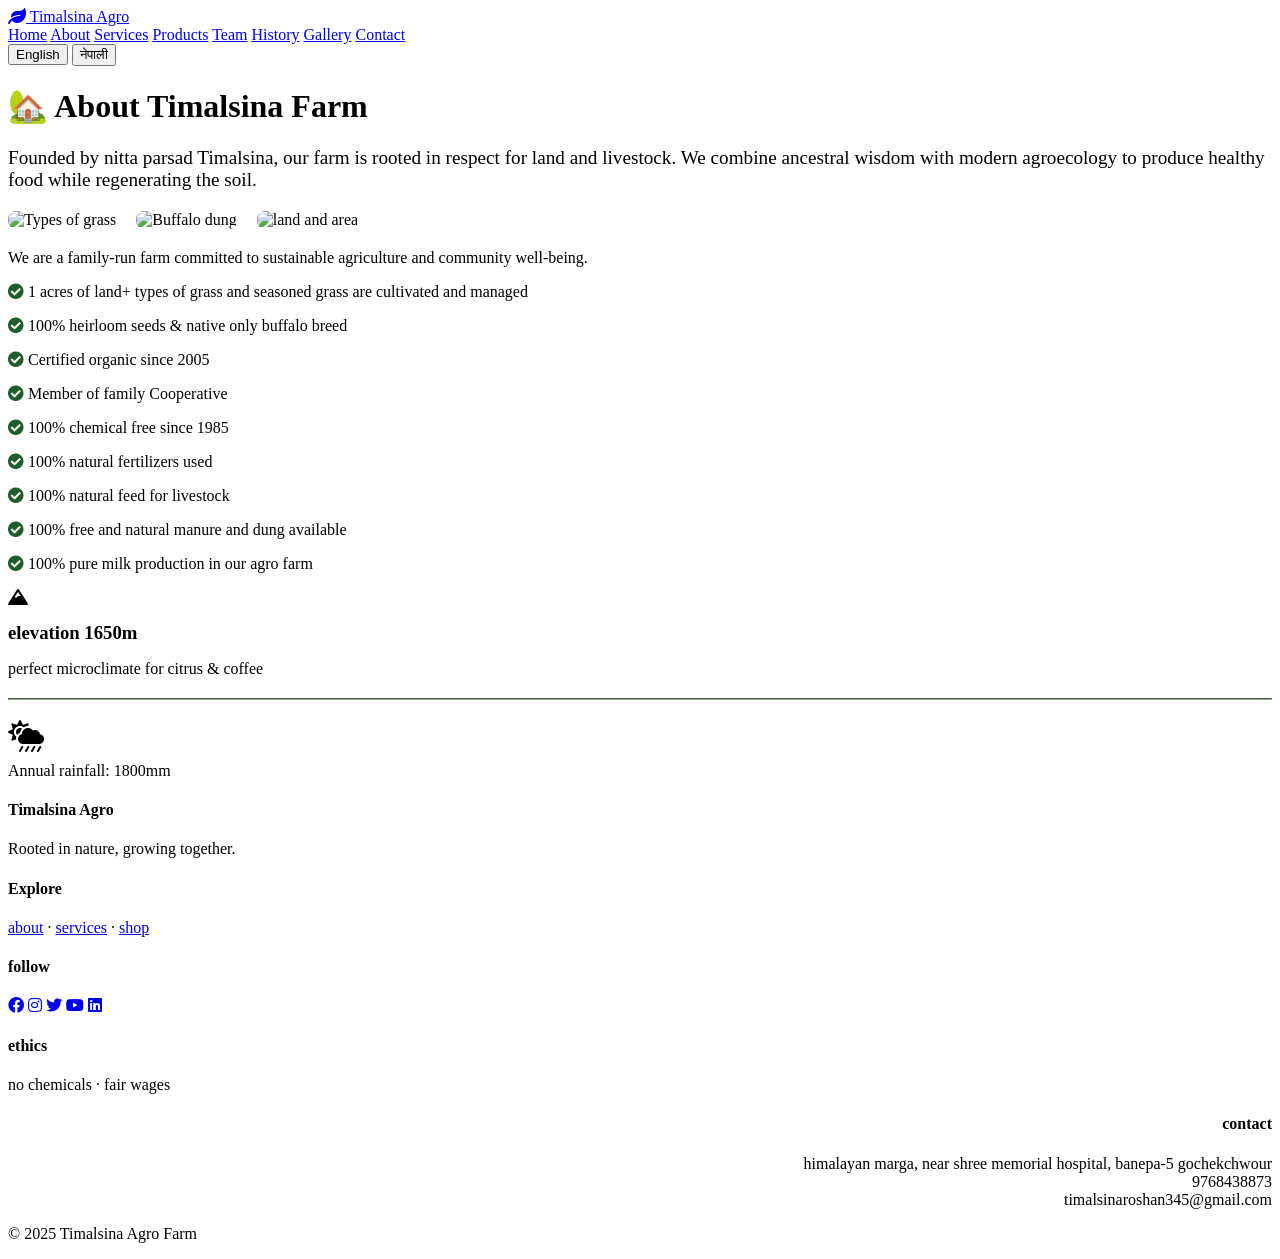
==== about.html @ b6de287a "Add about.html with farm details and navigation" ====
<!DOCTYPE html>
<html lang="en">
<head>
  <meta charset="UTF-8">
  <meta name="viewport" content="width=device-width, initial-scale=1.0">
  <title>About Us - Timalsina Agro Farm</title>
  <link rel="stylesheet" href="https://use.fontawesome.com/releases/v5.15.4/css/all.css">
  <link href="https://fonts.googleapis.com/css2?family=Inter:opsz@14..32&family=Merriweather:wght@400;700&display=swap" rel="stylesheet">
  <link rel="stylesheet" href="about.css">
  <script src="translations.js"></script>
</head>
<body>
  <nav class="navbar">
    <div class="container nav-container">
      <div class="logo">
        <a href="index.html"><i class="fas fa-leaf"></i> Timalsina Agro</a>
      </div>
      <div class="nav-links">
        <a href="index.html" data-translate="nav-home">Home</a>
        <a href="aboutus.html" data-translate="nav-about">About</a>
        <a href="service.html" data-translate="nav-services">Services</a>
        <a href="product.html" data-translate="nav-products">Products</a>
        <a href="member.html" data-translate="nav-team">Team</a>
        <a href="history.html" data-translate="nav-history">History</a>
        <a href="image.html" data-translate="nav-gallery">Gallery</a>
        <a href="contact.html" data-translate="nav-contact">Contact</a>
      </div>
      <div class="language-switcher">
        <button data-lang="en" class="lang-btn active">English</button>
        <button data-lang="ne" class="lang-btn">नेपाली</button>
      </div>
    </div>
  </nav>

  <main class="container">
    <h1 class="page-title" data-translate="aboutus-title">🏡 About Timalsina Farm</h1>
    
    <div class="about-content">
      <div class="about-text">
        <p style="font-size:1.2rem;" data-translate="aboutus-intro">Founded by nitta parsad Timalsina, our farm is rooted in respect for land and livestock. We combine ancestral wisdom with modern agroecology to produce healthy food while regenerating the soil.</p>
        <!-- add grass and dung photos -->
        <div class="about-images" style="display:flex; gap:20px; margin:20px 0;">
          <div><img src="images/grass.jpg" alt="Types of grass" style="max-width:100%; height:auto; border-radius:8px;"></div>
          <div><img src="images/buffalo-dung.jpg" alt="Buffalo dung" style="max-width:100%; height:auto; border-radius:8px;"></div>
          <div><img src="images/organic-fertilizer.jpg" alt="land and area" style="max-width:100%; height:auto; border-radius:8px;"></div>
        </div>
        <p data-translate="aboutus-desc">We are a family-run farm committed to sustainable agriculture and community well-being.</p>
        <p><i class="fas fa-check-circle" style="color:#1f5e2c;"></i> <span data-translate="aboutus-feature-1">1 acres of land+ types of grass and seasoned grass are cultivated and managed</span></p>
        <p><i class="fas fa-check-circle" style="color:#1f5e2c;"></i> <span data-translate="aboutus-feature-2">100% heirloom seeds & native only buffalo breed</span></p>
        <p><i class="fas fa-check-circle" style="color:#1f5e2c;"></i> <span data-translate="aboutus-feature-3">Certified organic since 2005</span></p>
        <p><i class="fas fa-check-circle" style="color:#1f5e2c;"></i> <span data-translate="aboutus-feature-4">Member of family Cooperative</span></p>
        <p><i class="fas fa-check-circle" style="color:#1f5e2c;"></i> <span data-translate="aboutus-feature-5">100% chemical free since 1985</span></p>
        <p><i class="fas fa-check-circle" style="color:#1f5e2c;"></i> <span data-translate="aboutus-feature-6">100% natural fertilizers used</span></p>
        <p><i class="fas fa-check-circle" style="color:#1f5e2c;"></i> <span data-translate="aboutus-feature-7">100% natural feed for livestock</span></p>
        <p><i class="fas fa-check-circle" style="color:#1f5e2c;"></i> <span data-translate="aboutus-feature-8">100% free and natural manure and dung available</span></p>
        <p><i class="fas fa-check-circle" style="color:#1f5e2c;"></i> <span data-translate="aboutus-feature-9">100% pure milk production in our agro farm</span></p>
      </div>
      <div class="about-highlight">
        <i class="fas fa-mountain"></i>
        <h3 style="margin: 15px 0;" data-translate="aboutus-elevation">elevation 1650m</h3>
        <p data-translate="aboutus-climate">perfect microclimate for citrus & coffee</p>
        <hr style="margin: 20px 0; border-color: #8fb089;">
        <i class="fas fa-cloud-sun-rain" style="font-size: 2rem;"></i>
        <p style="margin-top: 10px;" data-translate="aboutus-rainfall">Annual rainfall: 1800mm</p>
      </div>
    </div>
  </main>

  <footer class="footer">
    <div class="container">
      <div><h4>Timalsina Agro</h4><p>Rooted in nature, growing together.</p></div>
      <div><h4>Explore</h4><a href="aboutus.html">about</a> · <a href="service.html">services</a> · <a href="product.html">shop</a></div>
      <div>
        <h4>follow</h4>
        <a href="https://facebook.com/YourPage" target="_blank"><i class="fab fa-facebook"></i></a>
        <a href="https://instagram.com/YourProfile" target="_blank"><i class="fab fa-instagram"></i></a>
        <a href="https://twitter.com/YourHandle" target="_blank"><i class="fab fa-twitter"></i></a>
        <a href="https://youtube.com/YourChannel" target="_blank"><i class="fab fa-youtube"></i></a>
        <a href="https://linkedin.com/in/YourProfile" target="_blank"><i class="fab fa-linkedin"></i></a>
      </div>
      <div><h4>ethics</h4><p>no chemicals · fair wages</p></div>
      <div style="margin-left:auto; text-align:right;">
        <h4>contact</h4>
        <p>himalayan marga, near shree memorial hospital, banepa-5 gochekchwour<br>9768438873<br>timalsinaroshan345@gmail.com</p>
      </div>
    </div>
    <div class="copyright"><p>© 2025 Timalsina Agro Farm</p></div>
  </footer>

  <script src="about.js"></script>
</body>
</html>
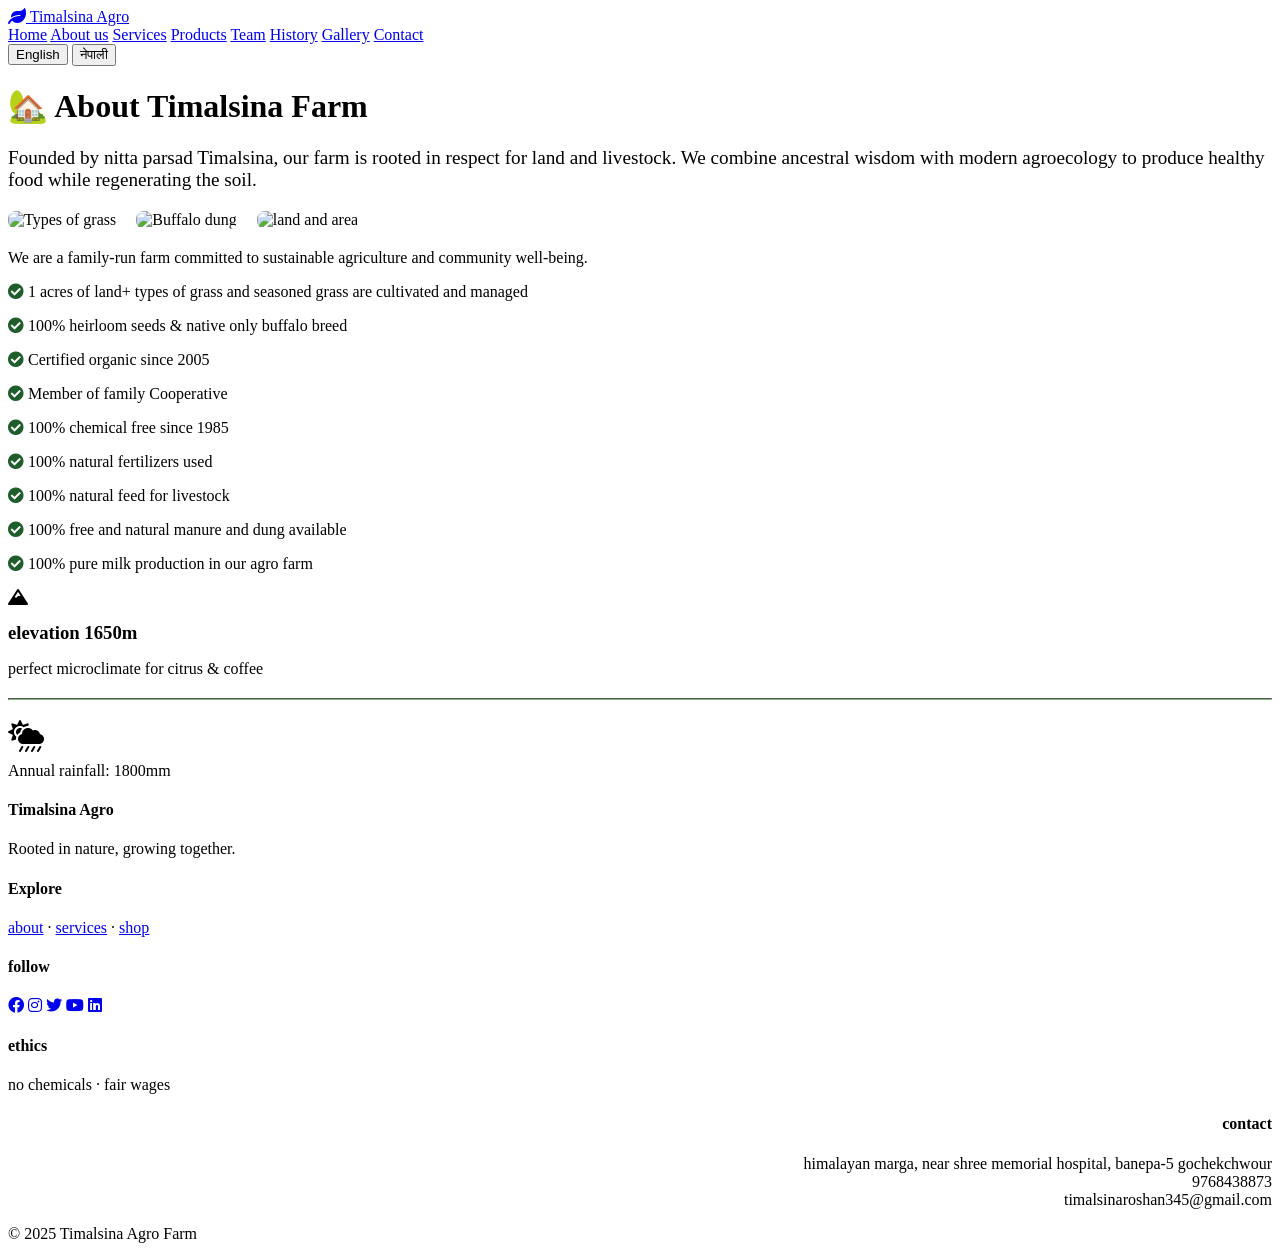
==== commit bc227149: "Fix HTML formatting and structure in about.html" ====
--- a/about.html
+++ b/about.html
@@ -17,7 +17,7 @@
       </div>
       <div class="nav-links">
         <a href="index.html" data-translate="nav-home">Home</a>
-        <a href="aboutus.html" data-translate="nav-about">About</a>
+        <a href="aboutus.html" data-translate="nav-about us">About us</a>
         <a href="service.html" data-translate="nav-services">Services</a>
         <a href="product.html" data-translate="nav-products">Products</a>
         <a href="member.html" data-translate="nav-team">Team</a>
@@ -90,3 +90,4 @@
   <script src="about.js"></script>
 </body>
 </html>
+
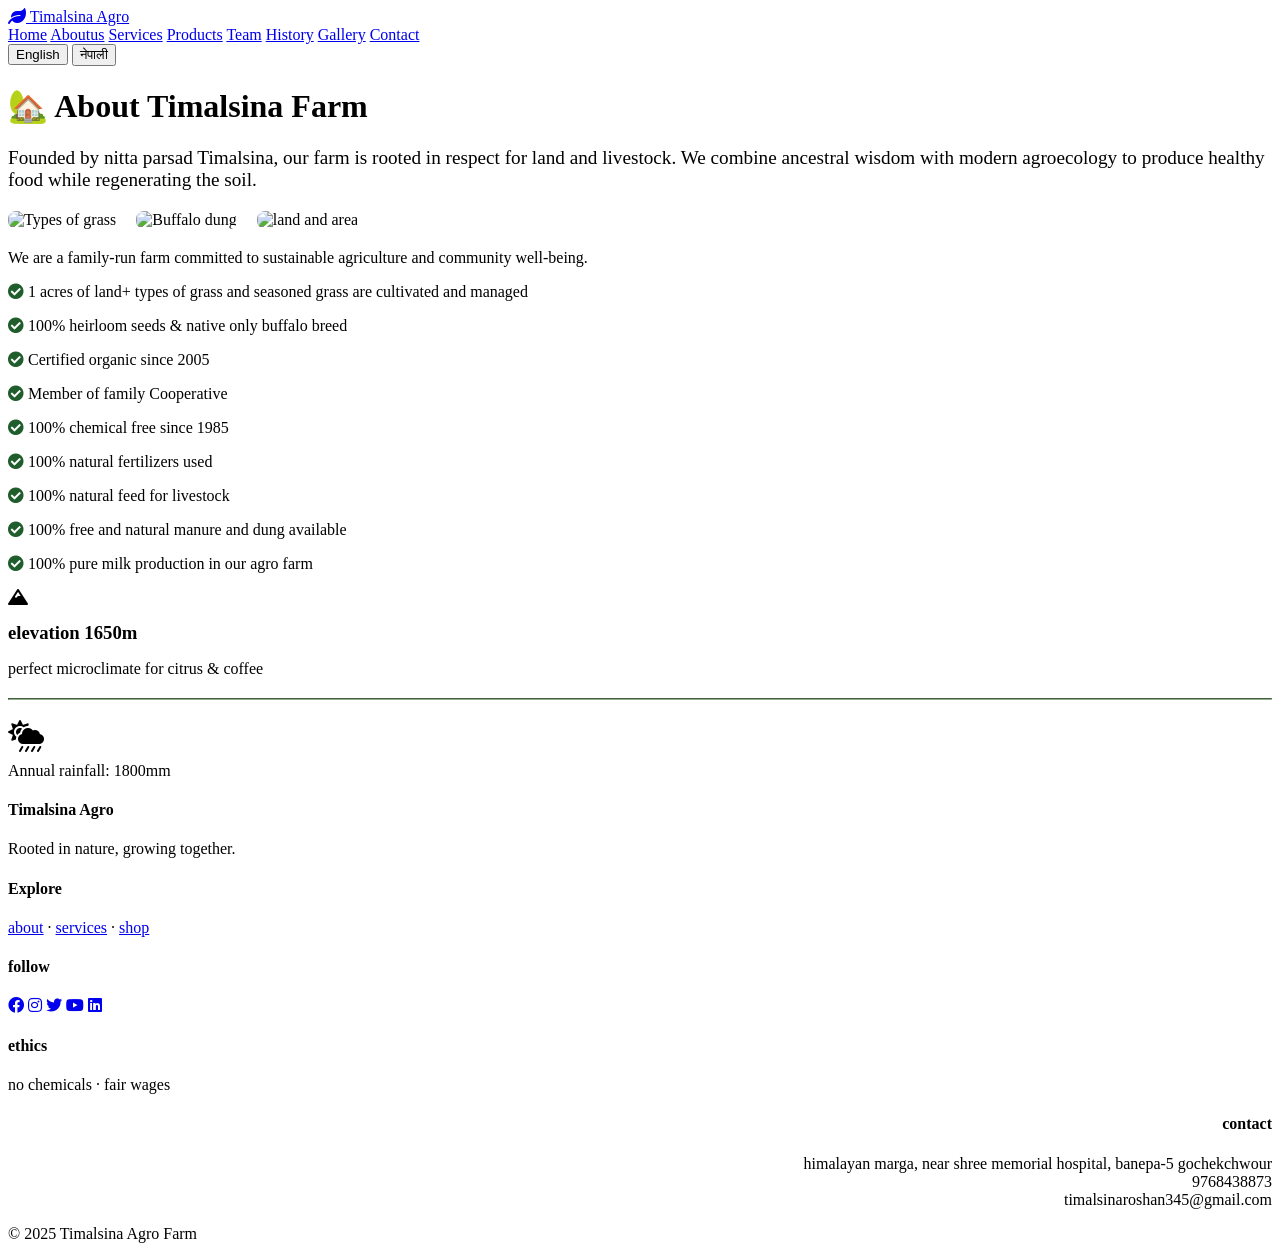
==== commit 017fc668: "Fix HTML formatting issues in about.html" ====
--- a/about.html
+++ b/about.html
@@ -17,7 +17,7 @@
       </div>
       <div class="nav-links">
         <a href="index.html" data-translate="nav-home">Home</a>
-        <a href="aboutus.html" data-translate="nav-about us">About us</a>
+        <a href="aboutus.html" data-translate="nav-about us">Aboutus</a>
         <a href="service.html" data-translate="nav-services">Services</a>
         <a href="product.html" data-translate="nav-products">Products</a>
         <a href="member.html" data-translate="nav-team">Team</a>
@@ -91,3 +91,4 @@
 </body>
 </html>
 
+
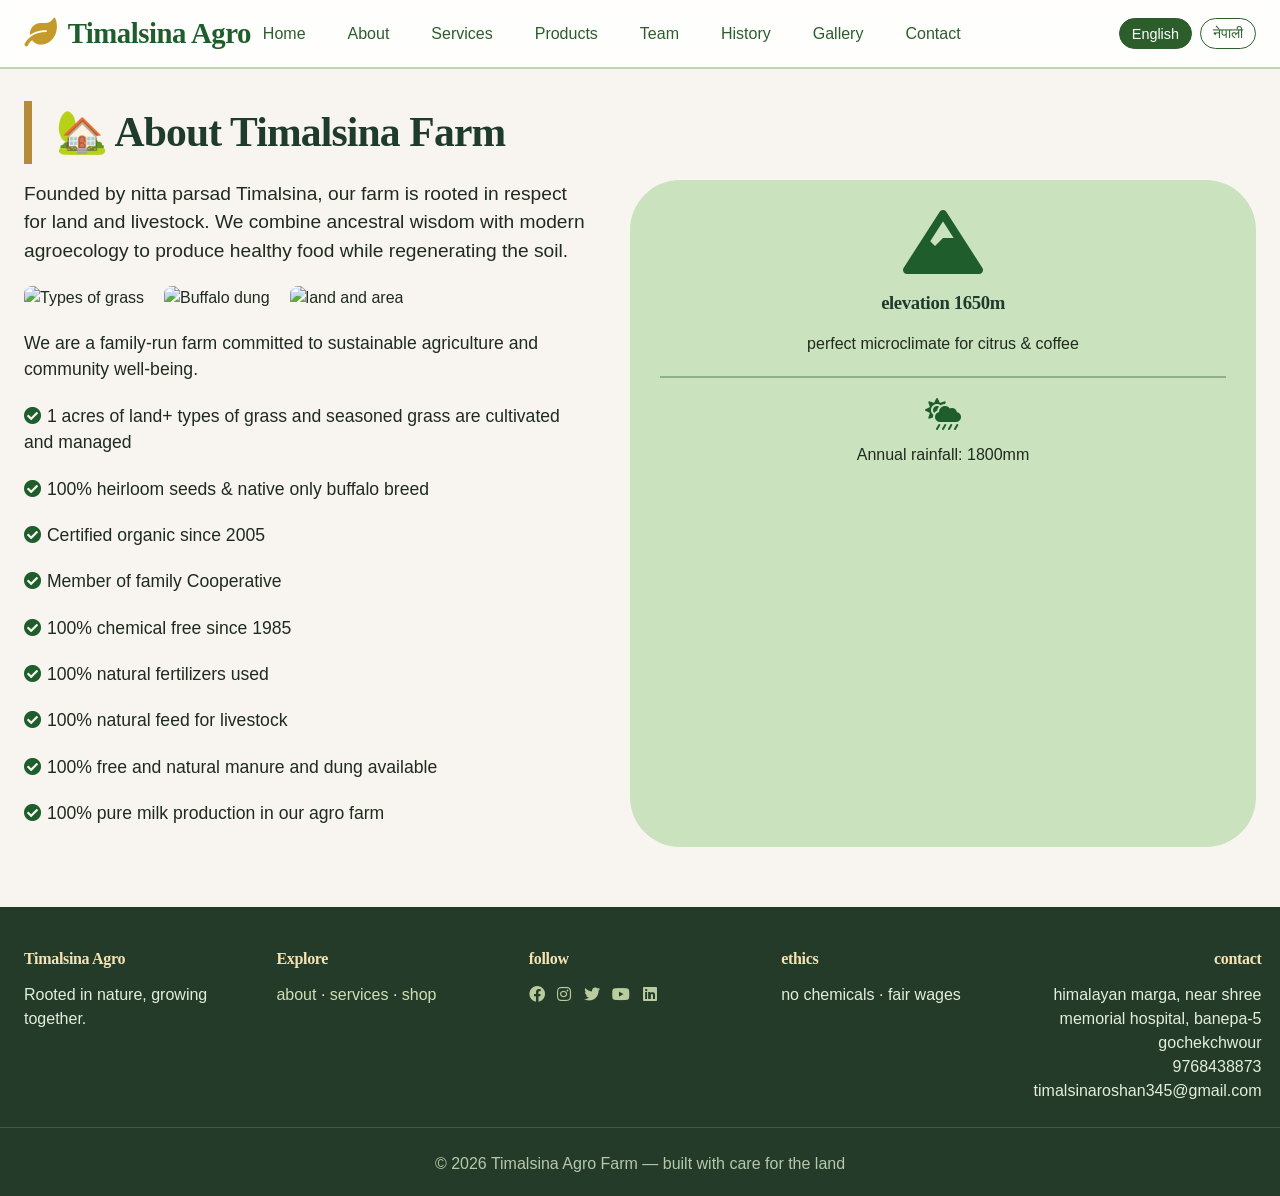
==== commit c60ef66c: "upload website page" ====
--- a/about.html
+++ b/about.html
@@ -1,94 +1,92 @@
-<!DOCTYPE html>
-<html lang="en">
-<head>
-  <meta charset="UTF-8">
-  <meta name="viewport" content="width=device-width, initial-scale=1.0">
-  <title>About Us - Timalsina Agro Farm</title>
-  <link rel="stylesheet" href="https://use.fontawesome.com/releases/v5.15.4/css/all.css">
-  <link href="https://fonts.googleapis.com/css2?family=Inter:opsz@14..32&family=Merriweather:wght@400;700&display=swap" rel="stylesheet">
-  <link rel="stylesheet" href="about.css">
-  <script src="translations.js"></script>
-</head>
-<body>
-  <nav class="navbar">
-    <div class="container nav-container">
-      <div class="logo">
-        <a href="index.html"><i class="fas fa-leaf"></i> Timalsina Agro</a>
-      </div>
-      <div class="nav-links">
-        <a href="index.html" data-translate="nav-home">Home</a>
-        <a href="aboutus.html" data-translate="nav-about us">Aboutus</a>
-        <a href="service.html" data-translate="nav-services">Services</a>
-        <a href="product.html" data-translate="nav-products">Products</a>
-        <a href="member.html" data-translate="nav-team">Team</a>
-        <a href="history.html" data-translate="nav-history">History</a>
-        <a href="image.html" data-translate="nav-gallery">Gallery</a>
-        <a href="contact.html" data-translate="nav-contact">Contact</a>
-      </div>
-      <div class="language-switcher">
-        <button data-lang="en" class="lang-btn active">English</button>
-        <button data-lang="ne" class="lang-btn">नेपाली</button>
-      </div>
-    </div>
-  </nav>
-
-  <main class="container">
-    <h1 class="page-title" data-translate="aboutus-title">🏡 About Timalsina Farm</h1>
-    
-    <div class="about-content">
-      <div class="about-text">
-        <p style="font-size:1.2rem;" data-translate="aboutus-intro">Founded by nitta parsad Timalsina, our farm is rooted in respect for land and livestock. We combine ancestral wisdom with modern agroecology to produce healthy food while regenerating the soil.</p>
-        <!-- add grass and dung photos -->
-        <div class="about-images" style="display:flex; gap:20px; margin:20px 0;">
-          <div><img src="images/grass.jpg" alt="Types of grass" style="max-width:100%; height:auto; border-radius:8px;"></div>
-          <div><img src="images/buffalo-dung.jpg" alt="Buffalo dung" style="max-width:100%; height:auto; border-radius:8px;"></div>
-          <div><img src="images/organic-fertilizer.jpg" alt="land and area" style="max-width:100%; height:auto; border-radius:8px;"></div>
-        </div>
-        <p data-translate="aboutus-desc">We are a family-run farm committed to sustainable agriculture and community well-being.</p>
-        <p><i class="fas fa-check-circle" style="color:#1f5e2c;"></i> <span data-translate="aboutus-feature-1">1 acres of land+ types of grass and seasoned grass are cultivated and managed</span></p>
-        <p><i class="fas fa-check-circle" style="color:#1f5e2c;"></i> <span data-translate="aboutus-feature-2">100% heirloom seeds & native only buffalo breed</span></p>
-        <p><i class="fas fa-check-circle" style="color:#1f5e2c;"></i> <span data-translate="aboutus-feature-3">Certified organic since 2005</span></p>
-        <p><i class="fas fa-check-circle" style="color:#1f5e2c;"></i> <span data-translate="aboutus-feature-4">Member of family Cooperative</span></p>
-        <p><i class="fas fa-check-circle" style="color:#1f5e2c;"></i> <span data-translate="aboutus-feature-5">100% chemical free since 1985</span></p>
-        <p><i class="fas fa-check-circle" style="color:#1f5e2c;"></i> <span data-translate="aboutus-feature-6">100% natural fertilizers used</span></p>
-        <p><i class="fas fa-check-circle" style="color:#1f5e2c;"></i> <span data-translate="aboutus-feature-7">100% natural feed for livestock</span></p>
-        <p><i class="fas fa-check-circle" style="color:#1f5e2c;"></i> <span data-translate="aboutus-feature-8">100% free and natural manure and dung available</span></p>
-        <p><i class="fas fa-check-circle" style="color:#1f5e2c;"></i> <span data-translate="aboutus-feature-9">100% pure milk production in our agro farm</span></p>
-      </div>
-      <div class="about-highlight">
-        <i class="fas fa-mountain"></i>
-        <h3 style="margin: 15px 0;" data-translate="aboutus-elevation">elevation 1650m</h3>
-        <p data-translate="aboutus-climate">perfect microclimate for citrus & coffee</p>
-        <hr style="margin: 20px 0; border-color: #8fb089;">
-        <i class="fas fa-cloud-sun-rain" style="font-size: 2rem;"></i>
-        <p style="margin-top: 10px;" data-translate="aboutus-rainfall">Annual rainfall: 1800mm</p>
-      </div>
-    </div>
-  </main>
-
-  <footer class="footer">
-    <div class="container">
-      <div><h4>Timalsina Agro</h4><p>Rooted in nature, growing together.</p></div>
-      <div><h4>Explore</h4><a href="aboutus.html">about</a> · <a href="service.html">services</a> · <a href="product.html">shop</a></div>
-      <div>
-        <h4>follow</h4>
-        <a href="https://facebook.com/YourPage" target="_blank"><i class="fab fa-facebook"></i></a>
-        <a href="https://instagram.com/YourProfile" target="_blank"><i class="fab fa-instagram"></i></a>
-        <a href="https://twitter.com/YourHandle" target="_blank"><i class="fab fa-twitter"></i></a>
-        <a href="https://youtube.com/YourChannel" target="_blank"><i class="fab fa-youtube"></i></a>
-        <a href="https://linkedin.com/in/YourProfile" target="_blank"><i class="fab fa-linkedin"></i></a>
-      </div>
-      <div><h4>ethics</h4><p>no chemicals · fair wages</p></div>
-      <div style="margin-left:auto; text-align:right;">
-        <h4>contact</h4>
-        <p>himalayan marga, near shree memorial hospital, banepa-5 gochekchwour<br>9768438873<br>timalsinaroshan345@gmail.com</p>
-      </div>
-    </div>
-    <div class="copyright"><p>© 2025 Timalsina Agro Farm</p></div>
-  </footer>
-
-  <script src="about.js"></script>
-</body>
-</html>
-
-
+<!DOCTYPE html>
+<html lang="en">
+<head>
+  <meta charset="UTF-8">
+  <meta name="viewport" content="width=device-width, initial-scale=1.0">
+  <title>About Us - Timalsina Agro Farm</title>
+  <link rel="stylesheet" href="https://use.fontawesome.com/releases/v5.15.4/css/all.css">
+  <link href="https://fonts.googleapis.com/css2?family=Inter:opsz@14..32&family=Merriweather:wght@400;700&display=swap" rel="stylesheet">
+  <link rel="stylesheet" href="about.css">
+  <script src="translations.js"></script>
+</head>
+<body>
+  <nav class="navbar">
+    <div class="container nav-container">
+      <div class="logo">
+        <a href="index.html"><i class="fas fa-leaf"></i> Timalsina Agro</a>
+      </div>
+      <div class="nav-links">
+        <a href="index.html" data-translate="nav-home">Home</a>
+        <a href="aboutus.html" data-translate="nav-about">About</a>
+        <a href="service.html" data-translate="nav-services">Services</a>
+        <a href="product.html" data-translate="nav-products">Products</a>
+        <a href="member.html" data-translate="nav-team">Team</a>
+        <a href="history.html" data-translate="nav-history">History</a>
+        <a href="image.html" data-translate="nav-gallery">Gallery</a>
+        <a href="contact.html" data-translate="nav-contact">Contact</a>
+      </div>
+      <div class="language-switcher">
+        <button data-lang="en" class="lang-btn active">English</button>
+        <button data-lang="ne" class="lang-btn">नेपाली</button>
+      </div>
+    </div>
+  </nav>
+
+  <main class="container">
+    <h1 class="page-title" data-translate="aboutus-title">🏡 About Timalsina Farm</h1>
+    
+    <div class="about-content">
+      <div class="about-text">
+        <p style="font-size:1.2rem;" data-translate="aboutus-intro">Founded by nitta parsad Timalsina, our farm is rooted in respect for land and livestock. We combine ancestral wisdom with modern agroecology to produce healthy food while regenerating the soil.</p>
+        <!-- add grass and dung photos -->
+        <div class="about-images" style="display:flex; gap:20px; margin:20px 0;">
+          <div><img src="images/grass.jpg" alt="Types of grass" style="max-width:100%; height:auto; border-radius:8px;"></div>
+          <div><img src="images/buffalo-dung.jpg" alt="Buffalo dung" style="max-width:100%; height:auto; border-radius:8px;"></div>
+          <div><img src="images/organic-fertilizer.jpg" alt="land and area" style="max-width:100%; height:auto; border-radius:8px;"></div>
+        </div>
+        <p data-translate="aboutus-desc">We are a family-run farm committed to sustainable agriculture and community well-being.</p>
+        <p><i class="fas fa-check-circle" style="color:#1f5e2c;"></i> <span data-translate="aboutus-feature-1">1 acres of land+ types of grass and seasoned grass are cultivated and managed</span></p>
+        <p><i class="fas fa-check-circle" style="color:#1f5e2c;"></i> <span data-translate="aboutus-feature-2">100% heirloom seeds & native only buffalo breed</span></p>
+        <p><i class="fas fa-check-circle" style="color:#1f5e2c;"></i> <span data-translate="aboutus-feature-3">Certified organic since 2005</span></p>
+        <p><i class="fas fa-check-circle" style="color:#1f5e2c;"></i> <span data-translate="aboutus-feature-4">Member of family Cooperative</span></p>
+        <p><i class="fas fa-check-circle" style="color:#1f5e2c;"></i> <span data-translate="aboutus-feature-5">100% chemical free since 1985</span></p>
+        <p><i class="fas fa-check-circle" style="color:#1f5e2c;"></i> <span data-translate="aboutus-feature-6">100% natural fertilizers used</span></p>
+        <p><i class="fas fa-check-circle" style="color:#1f5e2c;"></i> <span data-translate="aboutus-feature-7">100% natural feed for livestock</span></p>
+        <p><i class="fas fa-check-circle" style="color:#1f5e2c;"></i> <span data-translate="aboutus-feature-8">100% free and natural manure and dung available</span></p>
+        <p><i class="fas fa-check-circle" style="color:#1f5e2c;"></i> <span data-translate="aboutus-feature-9">100% pure milk production in our agro farm</span></p>
+      </div>
+      <div class="about-highlight">
+        <i class="fas fa-mountain"></i>
+        <h3 style="margin: 15px 0;" data-translate="aboutus-elevation">elevation 1650m</h3>
+        <p data-translate="aboutus-climate">perfect microclimate for citrus & coffee</p>
+        <hr style="margin: 20px 0; border-color: #8fb089;">
+        <i class="fas fa-cloud-sun-rain" style="font-size: 2rem;"></i>
+        <p style="margin-top: 10px;" data-translate="aboutus-rainfall">Annual rainfall: 1800mm</p>
+      </div>
+    </div>
+  </main>
+
+  <footer class="footer">
+    <div class="container">
+      <div><h4>Timalsina Agro</h4><p>Rooted in nature, growing together.</p></div>
+      <div><h4>Explore</h4><a href="aboutus.html">about</a> · <a href="service.html">services</a> · <a href="product.html">shop</a></div>
+      <div>
+        <h4>follow</h4>
+        <a href="https://facebook.com/YourPage" target="_blank"><i class="fab fa-facebook"></i></a>
+        <a href="https://instagram.com/YourProfile" target="_blank"><i class="fab fa-instagram"></i></a>
+        <a href="https://twitter.com/YourHandle" target="_blank"><i class="fab fa-twitter"></i></a>
+        <a href="https://youtube.com/YourChannel" target="_blank"><i class="fab fa-youtube"></i></a>
+        <a href="https://linkedin.com/in/YourProfile" target="_blank"><i class="fab fa-linkedin"></i></a>
+      </div>
+      <div><h4>ethics</h4><p>no chemicals · fair wages</p></div>
+      <div style="margin-left:auto; text-align:right;">
+        <h4>contact</h4>
+        <p>himalayan marga, near shree memorial hospital, banepa-5 gochekchwour<br>9768438873<br>timalsinaroshan345@gmail.com</p>
+      </div>
+    </div>
+    <div class="copyright"><p>© 2025 Timalsina Agro Farm</p></div>
+  </footer>
+
+  <script src="about.js"></script>
+</body>
+</html>
--- a/about.css
+++ b/about.css
@@ -0,0 +1,511 @@
+/* === about.css - Timalsina Agro Farm === */
+* {
+  margin: 0;
+  padding: 0;
+  box-sizing: border-box;
+}
+
+body {
+  font-family: 'Inter', sans-serif;
+  background: #f8f5f0;
+  color: #1e2b1e;
+  line-height: 1.5;
+  scroll-behavior: smooth;
+}
+
+h1, h2, h3, h4 {
+  font-family: 'Merriweather', serif;
+  font-weight: 700;
+  letter-spacing: -0.02em;
+  color: #1f3b2c;
+}
+
+a {
+  text-decoration: none;
+  color: #2b5e2b;
+}
+
+.container {
+  max-width: 1280px;
+  margin: 0 auto;
+  padding: 0 24px;
+}
+
+/* Navigation */
+.navbar {
+  background: #ffffffdd;
+  backdrop-filter: blur(8px);
+  border-bottom: 2px solid #c0d6b3;
+  padding: 12px 0;
+  position: sticky;
+  top: 0;
+  z-index: 100;
+}
+
+.nav-container {
+  display: flex;
+  align-items: center;
+  justify-content: space-between;
+  flex-wrap: wrap;
+}
+
+.logo a {
+  font-family: 'Merriweather', serif;
+  font-size: 1.8rem;
+  font-weight: 700;
+  color: #1f5e2c;
+  letter-spacing: -0.5px;
+}
+
+.logo i {
+  color: #c49a2b;
+  margin-right: 6px;
+}
+
+.nav-links {
+  display: flex;
+  gap: 18px;
+  flex-wrap: wrap;
+}
+
+.nav-links a {
+  font-weight: 500;
+  padding: 6px 12px;
+  border-radius: 30px;
+  transition: 0.2s;
+  font-size: 1rem;
+}
+
+.nav-links a:hover, .nav-links a.active {
+  background: #d9e8cf;
+  color: #0f3b1a;
+}
+
+/* Language Switcher */
+.language-switcher {
+  display: flex;
+  gap: 8px;
+  margin-left: auto;
+}
+
+.lang-btn {
+  background: transparent;
+  border: 1px solid #2b5e2b;
+  color: #2b5e2b;
+  padding: 6px 12px;
+  border-radius: 20px;
+  cursor: pointer;
+  font-weight: 500;
+  font-size: 0.9rem;
+  transition: all 0.3s ease;
+}
+
+.lang-btn:hover {
+  background: #2b5e2b;
+  color: white;
+}
+
+.lang-btn.active {
+  background: #2b5e2b;
+  color: white;
+  border-color: #2b5e2b;
+}
+
+/* Footer */
+.footer {
+  background: #253b2a;
+  color: #e2eedb;
+  padding: 40px 0 20px;
+  margin-top: 60px;
+}
+
+.footer .container {
+  display: grid;
+  grid-template-columns: repeat(auto-fit, minmax(200px, 1fr));
+  gap: 30px;
+}
+
+.footer h4 {
+  color: #f5e3b3;
+  margin-bottom: 12px;
+  font-family: 'Merriweather', serif;
+}
+
+.footer a {
+  color: #cfdeb4;
+}
+
+.footer i {
+  margin-right: 8px;
+  color: #b8cc9e;
+  transition: transform 0.2s, color 0.2s;
+}
+.footer a i:hover {
+  transform: scale(1.3);
+  color: #f5e3b3;
+}
+
+.copyright {
+  text-align: center;
+  border-top: 1px solid #3e5a45;
+  padding-top: 24px;
+  margin-top: 24px;
+  color: #b6c8a9;
+}
+
+/* Buttons & Cards */
+.btn {
+  background: #1f5e2c;
+  color: white;
+  border: none;
+  padding: 10px 22px;
+  border-radius: 40px;
+  font-weight: 600;
+  cursor: pointer;
+  transition: 0.2s;
+  display: inline-block;
+}
+
+.btn i {
+  margin-right: 6px;
+}
+
+.btn:hover {
+  background: #2f7a3e;
+  transform: scale(1.02);
+}
+
+.card-grid {
+  display: grid;
+  grid-template-columns: repeat(auto-fill, minmax(250px, 1fr));
+  gap: 24px;
+  margin: 30px 0;
+}
+
+.card {
+  background: white;
+  border-radius: 24px;
+  padding: 24px 16px;
+  box-shadow: 0 8px 18px rgba(0,40,0,0.04);
+  transition: 0.15s;
+  border: 1px solid #e0e8d8;
+}
+
+.card:hover {
+  box-shadow: 0 14px 26px rgba(60, 90, 40, 0.1);
+}
+
+.page-title {
+  font-size: 2.6rem;
+  margin: 32px 0 16px;
+  border-left: 8px solid #b58a3b;
+  padding-left: 24px;
+  font-family: 'Merriweather', serif;
+}
+
+hr {
+  border: 1px solid #d0ddc0;
+  margin: 32px 0;
+}
+
+/* Gallery Page */
+.gallery {
+  display: grid;
+  grid-template-columns: repeat(auto-fill, minmax(220px, 1fr));
+  gap: 20px;
+}
+
+.gallery-item {
+  background: #f0f3eb;
+  border-radius: 28px;
+  padding: 20px 10px;
+  text-align: center;
+  border: 1px solid #b6cb9e;
+  transition: transform 0.2s;
+}
+
+.gallery-item:hover {
+  transform: translateY(-5px);
+}
+
+.gallery-item i {
+  font-size: 4rem;
+  color: #487a4b;
+  margin-bottom: 8px;
+}
+
+/* image hover scaling */
+.product-gallery img,
+.buffalo-image-container img,
+.about-images img,
+.product-images img {
+  transition: transform 0.3s;
+}
+.product-gallery img:hover,
+.buffalo-image-container img:hover,
+.about-images img:hover,
+.product-images img:hover {
+  transform: scale(1.05);
+}
+
+/* fade-up animation */
+@keyframes fadeInUp {
+  from { opacity: 0; transform: translateY(20px); }
+  to { opacity: 1; transform: translateY(0); }
+}
+.fade-up {
+  animation: fadeInUp 0.6s ease-out both;
+}
+
+
+.gallery-item span {
+  display: block;
+  font-weight: 500;
+  color: #1d451d;
+}
+
+.product-images {
+  display: grid;
+  grid-template-columns: repeat(auto-fit, minmax(200px, 1fr));
+  gap: 20px;
+  margin: 30px 0;
+}
+
+/* Member Team */
+.member-card {
+  text-align: center;
+  background: white;
+  border-radius: 40px 40px 24px 24px;
+  padding: 24px 12px;
+}
+
+.member-card i {
+  font-size: 4rem;
+  color: #5b8c5a;
+  background: #ebf5e0;
+  padding: 20px;
+  border-radius: 60px;
+  margin-bottom: 15px;
+}
+
+/* Hero Section */
+.hero-section {
+  background: #e3f0da;
+  border-radius: 40px;
+  padding: 36px;
+  display: flex;
+  flex-wrap: wrap;
+  gap: 30px;
+  align-items: center;
+  margin: 40px 0;
+}
+
+.hero-content {
+  flex: 2;
+  min-width: 260px;
+}
+
+.hero-image {
+  flex: 1;
+  text-align: center;
+  background: #fbf3d0;
+  border-radius: 28px;
+  padding: 28px;
+}
+
+.hero-image i {
+  font-size: 5rem;
+  color: #2e6b31;
+}
+
+/* About Page */
+.about-content {
+  display: flex;
+  gap: 40px;
+  flex-wrap: wrap;
+}
+
+.about-text {
+  flex: 1;
+  min-width: 260px;
+}
+
+.about-text p {
+  margin-bottom: 20px;
+  font-size: 1.1rem;
+}
+
+.about-highlight {
+  flex: 1;
+  background: #cbe2be;
+  border-radius: 50px;
+  padding: 30px;
+  text-align: center;
+}
+
+.about-highlight i {
+  font-size: 4rem;
+  color: #1f5e2c;
+}
+
+/* History Page */
+.timeline {
+  list-style: none;
+  border-left: 4px solid #b58a3b;
+  padding-left: 24px;
+}
+
+.timeline li {
+  margin: 24px 0;
+}
+
+.timeline strong {
+  color: #1f5e2c;
+  font-size: 1.2rem;
+}
+
+/* Contact Page */
+.contact-content {
+  display: flex;
+  gap: 40px;
+  flex-wrap: wrap;
+}
+
+.contact-info {
+  flex: 1;
+}
+
+.contact-info p {
+  margin: 15px 0;
+  font-size: 1.1rem;
+}
+
+.contact-hours {
+  flex: 1;
+  background: #ddecd2;
+  border-radius: 40px;
+  padding: 30px;
+}
+
+.contact-hours h3 {
+  margin-bottom: 15px;
+  color: #1f3b2c;
+}
+
+/* Contact Form Styling */
+.contact-card {
+  transition: all 0.3s ease;
+}
+
+.contact-card:hover {
+  transform: translateY(-5px);
+  box-shadow: 0 8px 16px rgba(45, 80, 22, 0.15);
+}
+
+.contact-form input,
+.contact-form textarea {
+  font-size: 1rem;
+  color: #1e2b1e;
+}
+
+.contact-form input::placeholder,
+.contact-form textarea::placeholder {
+  color: #999;
+}
+
+.contact-form button {
+  font-family: 'Inter', sans-serif;
+}
+
+.contact-form button:hover {
+  box-shadow: 0 4px 12px rgba(45, 80, 22, 0.3);
+}
+
+.contact-form button:active {
+  transform: translateY(0) !important;
+}
+
+/* Responsive Design */
+@media (max-width: 768px) {
+  .nav-container {
+    flex-direction: column;
+    gap: 15px;
+  }
+  
+  .language-switcher {
+    width: 100%;
+    justify-content: center;
+    margin-left: 0;
+  }
+  
+  .page-title {
+    font-size: 2.2rem;
+  }
+  
+  .hero-section {
+    padding: 25px;
+  }
+  
+  .footer .container {
+    grid-template-columns: 1fr 1fr;
+  }
+}
+
+@media (max-width: 480px) {
+  .nav-links {
+    justify-content: center;
+    gap: 10px;
+  }
+  
+  .nav-links a {
+    font-size: 0.9rem;
+    padding: 4px 8px;
+  }
+  
+  .language-switcher {
+    width: 100%;
+    justify-content: center;
+    gap: 8px;
+    margin-left: 0;
+    margin-top: 10px;
+  }
+  
+  .lang-btn {
+    padding: 6px 10px;
+    font-size: 0.85rem;
+  }
+  
+  .page-title {
+    font-size: 1.8rem;
+  }
+  
+  .card-grid {
+    grid-template-columns: 1fr;
+  }
+  
+  .footer .container {
+    grid-template-columns: 1fr;
+  }
+  
+  .gallery {
+    grid-template-columns: 1fr 1fr;
+  }
+}
+
+/* Utility Classes */
+.text-center {
+  text-align: center;
+}
+
+.mt-20 {
+  margin-top: 20px;
+}
+
+.mb-20 {
+  margin-bottom: 20px;
+}
+
+.farm-icon {
+  color: #1f5e2c;
+  margin-right: 8px;
+}
